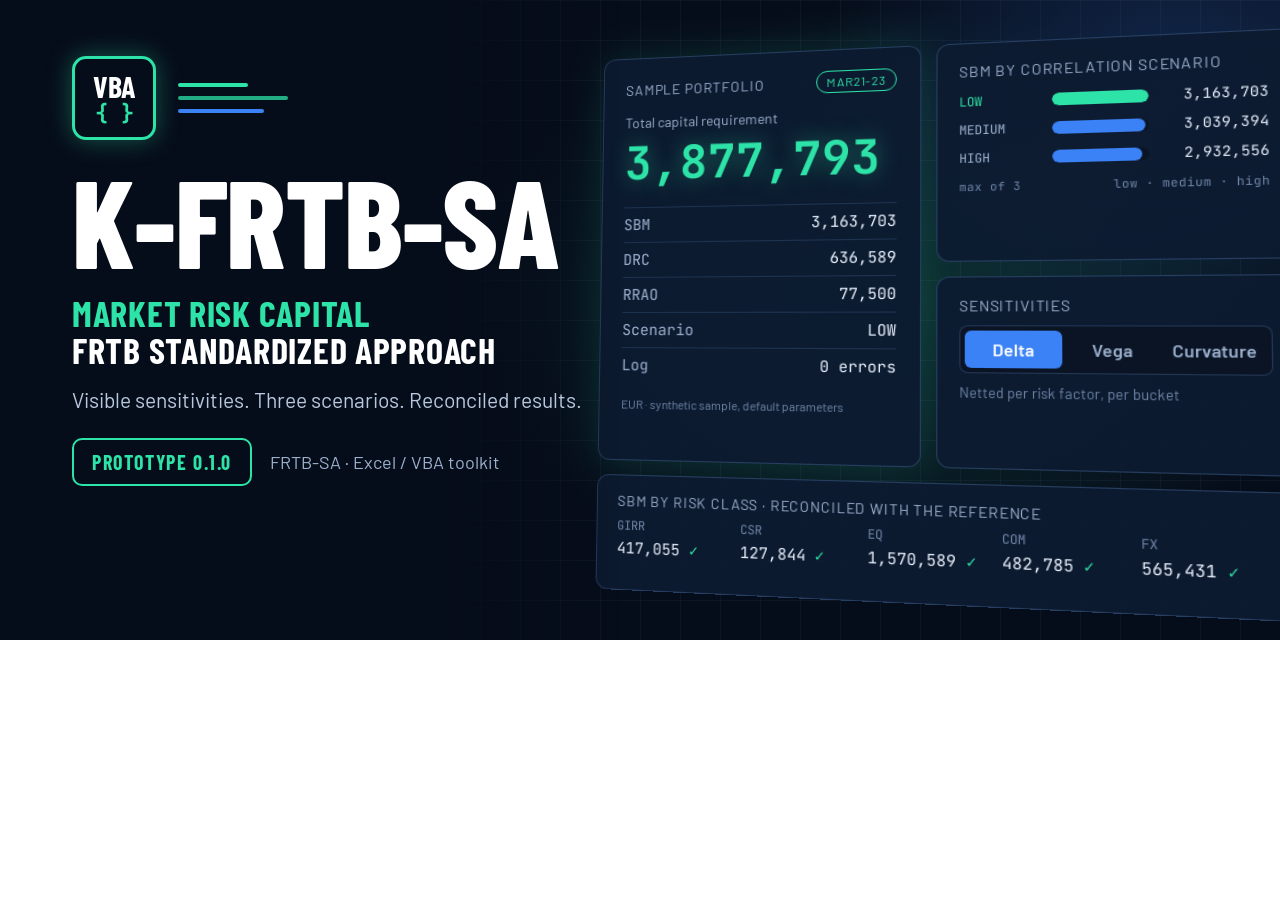
==== docs/assets/FRTB_social_preview.html @ 1f90d132 "feat(prototype): align with VBA-SACCR-Toolkit and correct parameters against BIS text What changed -" ====
<!doctype html>
<html lang="en">
<head>
<meta charset="utf-8">
<title>K-FRTB-SA social preview</title>
<link href="https://fonts.googleapis.com/css2?family=Barlow+Condensed:wght@600;700;800&amp;family=Barlow:wght@400;500;600&amp;family=JetBrains+Mono:wght@400;500;700&amp;display=swap" rel="stylesheet">
<style>body{margin:0}</style>
</head>
<body>
<!-- Figures: synthetic sample portfolio of the workbook, default parameters, reporting currency EUR. -->
<div style="position: relative; width: 1280px; height: 640px; overflow: hidden; background-color: #060D1A; background-image: radial-gradient(ellipse 620px 420px at 900px 300px, rgba(45,227,167,0.16), transparent 70%), radial-gradient(ellipse 520px 380px at 1180px 80px, rgba(59,130,246,0.22), transparent 70%), linear-gradient(rgba(120,170,220,0.06) 1px, transparent 1px), linear-gradient(90deg, rgba(120,170,220,0.06) 1px, transparent 1px); background-size: auto, auto, 40px 40px, 40px 40px; font-family: 'Barlow', sans-serif; color: #EAF2FF">

<div style="position: absolute; left: 600px; top: 56px; width: 640px; height: 530px; transform: perspective(1400px) rotateY(-14deg) rotateX(4deg); transform-origin: left center; display: grid; grid-template-columns: repeat(2, minmax(0, 1fr)); grid-template-rows: auto auto auto; gap: 14px">

<div style="grid-row: span 2; display: flex; flex-direction: column; gap: 14px; padding: 20px 22px; background: rgba(13,27,48,0.92); border: 1px solid rgba(110,160,230,0.28); border-radius: 12px; box-shadow: 0 0 40px rgba(45,227,167,0.14)">
<div style="display: flex; justify-content: space-between; align-items: center; font-size: 14px; color: #9DB1CF; letter-spacing: 0.06em">
<span>SAMPLE PORTFOLIO</span>
<span style="padding: 3px 9px; border: 1px solid #2DE3A7; border-radius: 999px; color: #2DE3A7; font-size: 12px">MAR21-23</span>
</div>
<div style="display: flex; flex-direction: column; gap: 2px">
<span style="font-size: 14px; color: #9DB1CF">Total capital requirement</span>
<span style="font-family: 'JetBrains Mono', monospace; font-size: 46px; font-weight: 700; color: #2DE3A7; text-shadow: 0 0 22px rgba(45,227,167,0.45)">3,877,793</span>
</div>
<div style="display: flex; flex-direction: column; font-family: 'JetBrains Mono', monospace; font-size: 15px">
<div style="display: flex; justify-content: space-between; padding: 7px 0; border-top: 1px solid rgba(110,160,230,0.18)"><span style="color: #9DB1CF">SBM</span><span>3,163,703</span></div>
<div style="display: flex; justify-content: space-between; padding: 7px 0; border-top: 1px solid rgba(110,160,230,0.18)"><span style="color: #9DB1CF">DRC</span><span>636,589</span></div>
<div style="display: flex; justify-content: space-between; padding: 7px 0; border-top: 1px solid rgba(110,160,230,0.18)"><span style="color: #9DB1CF">RRAO</span><span>77,500</span></div>
<div style="display: flex; justify-content: space-between; padding: 7px 0; border-top: 1px solid rgba(110,160,230,0.18)"><span style="color: #9DB1CF">Scenario</span><span>LOW</span></div>
<div style="display: flex; justify-content: space-between; padding: 7px 0; border-top: 1px solid rgba(110,160,230,0.18)"><span style="color: #9DB1CF">Log</span><span>0 errors</span></div>
</div>
<span style="font-size: 12px; color: #6F86A8">EUR · synthetic sample, default parameters</span>
</div>

<div style="display: flex; flex-direction: column; gap: 12px; padding: 18px 20px; background: rgba(13,27,48,0.92); border: 1px solid rgba(110,160,230,0.28); border-radius: 12px">
<span style="font-size: 14px; color: #9DB1CF; letter-spacing: 0.06em">SBM BY CORRELATION SCENARIO</span>
<div style="display: flex; flex-direction: column; gap: 10px; font-family: 'JetBrains Mono', monospace"><div style="display: grid; grid-template-columns: 74px 1fr 92px; align-items: center; gap: 10px"><span style="font-size: 12px; color: #2DE3A7">LOW</span><div style="height: 12px; border-radius: 6px; background: #0A1424; overflow: hidden"><div style="width: 100.0%; height: 100%; border-radius: 6px; background: #2DE3A7"></div></div><span style="text-align: right; font-size: 13px">3,163,703</span></div><div style="display: grid; grid-template-columns: 74px 1fr 92px; align-items: center; gap: 10px"><span style="font-size: 12px; color: #9DB1CF">MEDIUM</span><div style="height: 12px; border-radius: 6px; background: #0A1424; overflow: hidden"><div style="width: 96.1%; height: 100%; border-radius: 6px; background: #3B82F6"></div></div><span style="text-align: right; font-size: 13px">3,039,394</span></div><div style="display: grid; grid-template-columns: 74px 1fr 92px; align-items: center; gap: 10px"><span style="font-size: 12px; color: #9DB1CF">HIGH</span><div style="height: 12px; border-radius: 6px; background: #0A1424; overflow: hidden"><div style="width: 92.7%; height: 100%; border-radius: 6px; background: #3B82F6"></div></div><span style="text-align: right; font-size: 13px">2,932,556</span></div></div>
<div style="display: flex; justify-content: space-between; font-family: 'JetBrains Mono', monospace; font-size: 11px; color: #6F86A8"><span>max of 3</span><span>low · medium · high</span></div>
</div>

<div style="display: flex; flex-direction: column; gap: 10px; padding: 18px 20px; background: rgba(13,27,48,0.92); border: 1px solid rgba(110,160,230,0.28); border-radius: 12px">
<span style="font-size: 14px; color: #9DB1CF; letter-spacing: 0.06em">SENSITIVITIES</span>
<div style="display: flex; padding: 4px; background: #0A1424; border: 1px solid rgba(110,160,230,0.25); border-radius: 8px; font-size: 16px; font-weight: 600">
<span style="flex: 1; text-align: center; padding: 8px 0; border-radius: 6px; background: #3B82F6; color: #FFFFFF">Delta</span>
<span style="flex: 1; text-align: center; padding: 8px 0; color: #9DB1CF">Vega</span>
<span style="flex: 1; text-align: center; padding: 8px 0; color: #9DB1CF">Curvature</span>
</div>
<span style="font-size: 13px; color: #6F86A8">Netted per risk factor, per bucket</span>
</div>

<div style="grid-column: span 2; display: flex; flex-direction: column; gap: 8px; padding: 16px 20px; background: rgba(13,27,48,0.92); border: 1px solid rgba(110,160,230,0.28); border-radius: 12px">
<span style="font-size: 14px; color: #9DB1CF; letter-spacing: 0.06em">SBM BY RISK CLASS · RECONCILED WITH THE REFERENCE</span>
<div style="display: grid; grid-template-columns: repeat(5, minmax(0, 1fr)); gap: 10px; font-family: 'JetBrains Mono', monospace"><div style="display: flex; flex-direction: column; gap: 4px"><span style="font-size: 12px; color: #6F86A8">GIRR</span><span style="font-size: 15px; white-space: nowrap">417,055 <span style="color: #2DE3A7">&#10003;</span></span></div><div style="display: flex; flex-direction: column; gap: 4px"><span style="font-size: 12px; color: #6F86A8">CSR</span><span style="font-size: 15px; white-space: nowrap">127,844 <span style="color: #2DE3A7">&#10003;</span></span></div><div style="display: flex; flex-direction: column; gap: 4px"><span style="font-size: 12px; color: #6F86A8">EQ</span><span style="font-size: 15px; white-space: nowrap">1,570,589 <span style="color: #2DE3A7">&#10003;</span></span></div><div style="display: flex; flex-direction: column; gap: 4px"><span style="font-size: 12px; color: #6F86A8">COM</span><span style="font-size: 15px; white-space: nowrap">482,785 <span style="color: #2DE3A7">&#10003;</span></span></div><div style="display: flex; flex-direction: column; gap: 4px"><span style="font-size: 12px; color: #6F86A8">FX</span><span style="font-size: 15px; white-space: nowrap">565,431 <span style="color: #2DE3A7">&#10003;</span></span></div></div>
</div>
</div>

<div style="position: absolute; left: 0; top: 0; width: 620px; height: 640px; background: linear-gradient(90deg, #060D1A 0%, #060D1A 72%, rgba(6,13,26,0) 100%)"></div>

<div style="position: absolute; left: 72px; top: 56px; width: 540px; display: flex; flex-direction: column; gap: 18px">
<div style="display: flex; align-items: center; gap: 22px">
<div style="width: 84px; height: 84px; box-sizing: border-box; border: 3px solid #2DE3A7; border-radius: 14px; display: flex; flex-direction: column; align-items: center; justify-content: center; gap: 2px; box-shadow: 0 0 24px rgba(45,227,167,0.35)">
<span style="font-family: 'Barlow Condensed', sans-serif; font-weight: 700; font-size: 30px; line-height: 1; color: #FFFFFF">VBA</span>
<span style="font-family: 'JetBrains Mono', monospace; font-weight: 700; font-size: 22px; line-height: 1; color: #2DE3A7">{ }</span>
</div>
<div style="display: flex; flex-direction: column; gap: 9px">
<div style="width: 70px; height: 4px; border-radius: 2px; background: #2DE3A7"></div>
<div style="width: 110px; height: 4px; border-radius: 2px; background: #2DE3A7; opacity: 0.75"></div>
<div style="width: 86px; height: 4px; border-radius: 2px; background: #3B82F6"></div>
</div>
</div>
<h1 style="margin: 6px 0 0 0; font-family: 'Barlow Condensed', sans-serif; font-weight: 800; font-size: 124px; line-height: 0.9; letter-spacing: -0.01em; color: #FFFFFF">K-FRTB-SA</h1>
<div style="font-family: 'Barlow Condensed', sans-serif; font-weight: 700; font-size: 36px; line-height: 1.05; letter-spacing: 0.02em; color: #2DE3A7">MARKET RISK CAPITAL<br><span style="color: #FFFFFF">FRTB STANDARDIZED APPROACH</span></div>
<div style="font-size: 21px; color: #B9C8DE">Visible sensitivities. Three scenarios. Reconciled results.</div>
<div style="display: flex; align-items: center; gap: 18px; margin-top: 8px">
<span style="padding: 10px 18px; border: 2px solid #2DE3A7; border-radius: 10px; font-family: 'Barlow Condensed', sans-serif; font-weight: 700; font-size: 20px; letter-spacing: 0.08em; color: #2DE3A7">PROTOTYPE 0.1.0</span>
<span style="font-size: 18px; color: #9DB1CF">FRTB-SA · Excel / VBA toolkit</span>
</div>
</div>
</div>
</body>
</html>
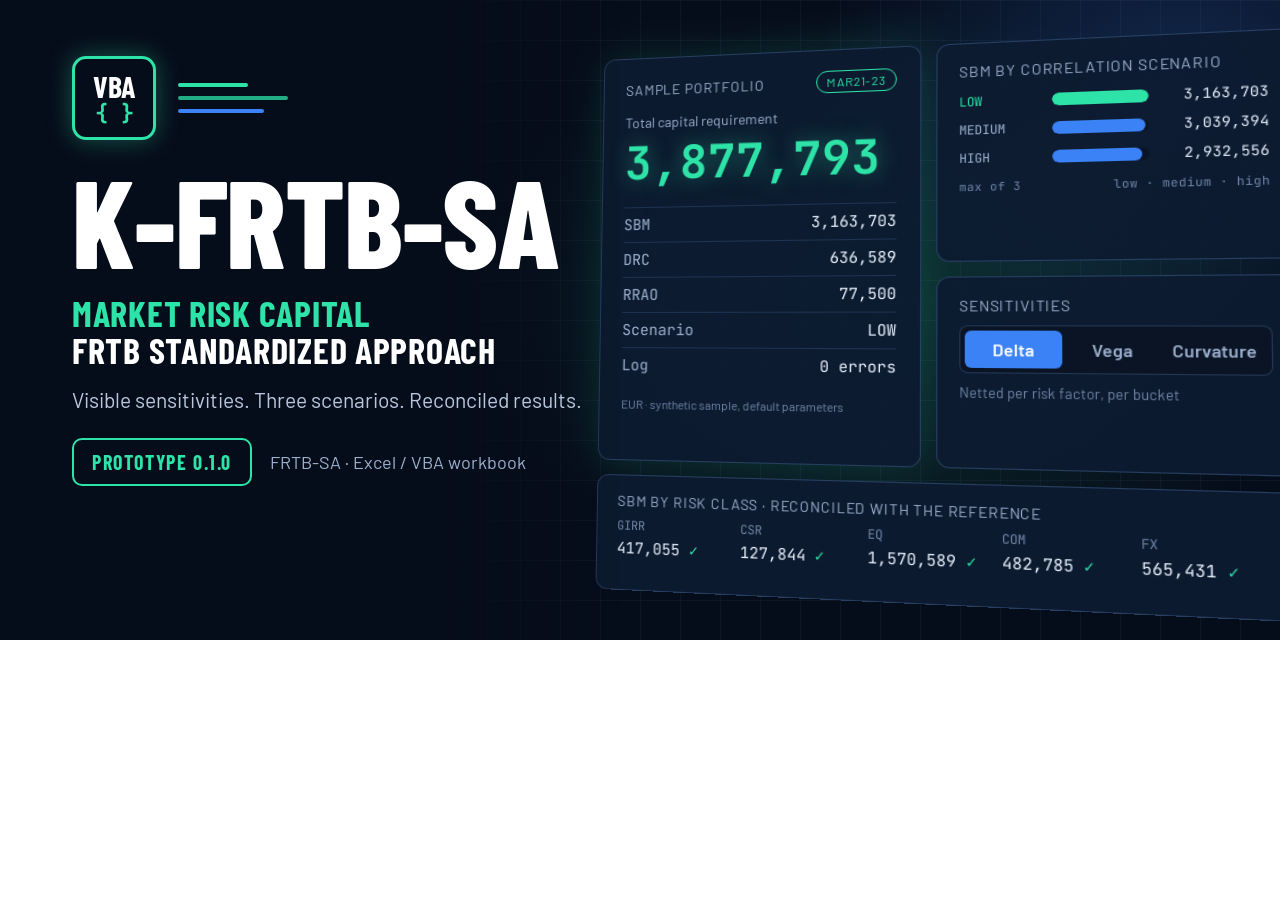
==== commit 4cea92d6: "docs: make the non-Markdown comments describe this repository (#87) A review of the comments in ever" ====
--- a/docs/assets/FRTB_social_preview.html
+++ b/docs/assets/FRTB_social_preview.html
@@ -72,7 +72,7 @@
 <div style="font-size: 21px; color: #B9C8DE">Visible sensitivities. Three scenarios. Reconciled results.</div>
 <div style="display: flex; align-items: center; gap: 18px; margin-top: 8px">
 <span style="padding: 10px 18px; border: 2px solid #2DE3A7; border-radius: 10px; font-family: 'Barlow Condensed', sans-serif; font-weight: 700; font-size: 20px; letter-spacing: 0.08em; color: #2DE3A7">PROTOTYPE 0.1.0</span>
-<span style="font-size: 18px; color: #9DB1CF">FRTB-SA · Excel / VBA toolkit</span>
+<span style="font-size: 18px; color: #9DB1CF">FRTB-SA · Excel / VBA workbook</span>
 </div>
 </div>
 </div>
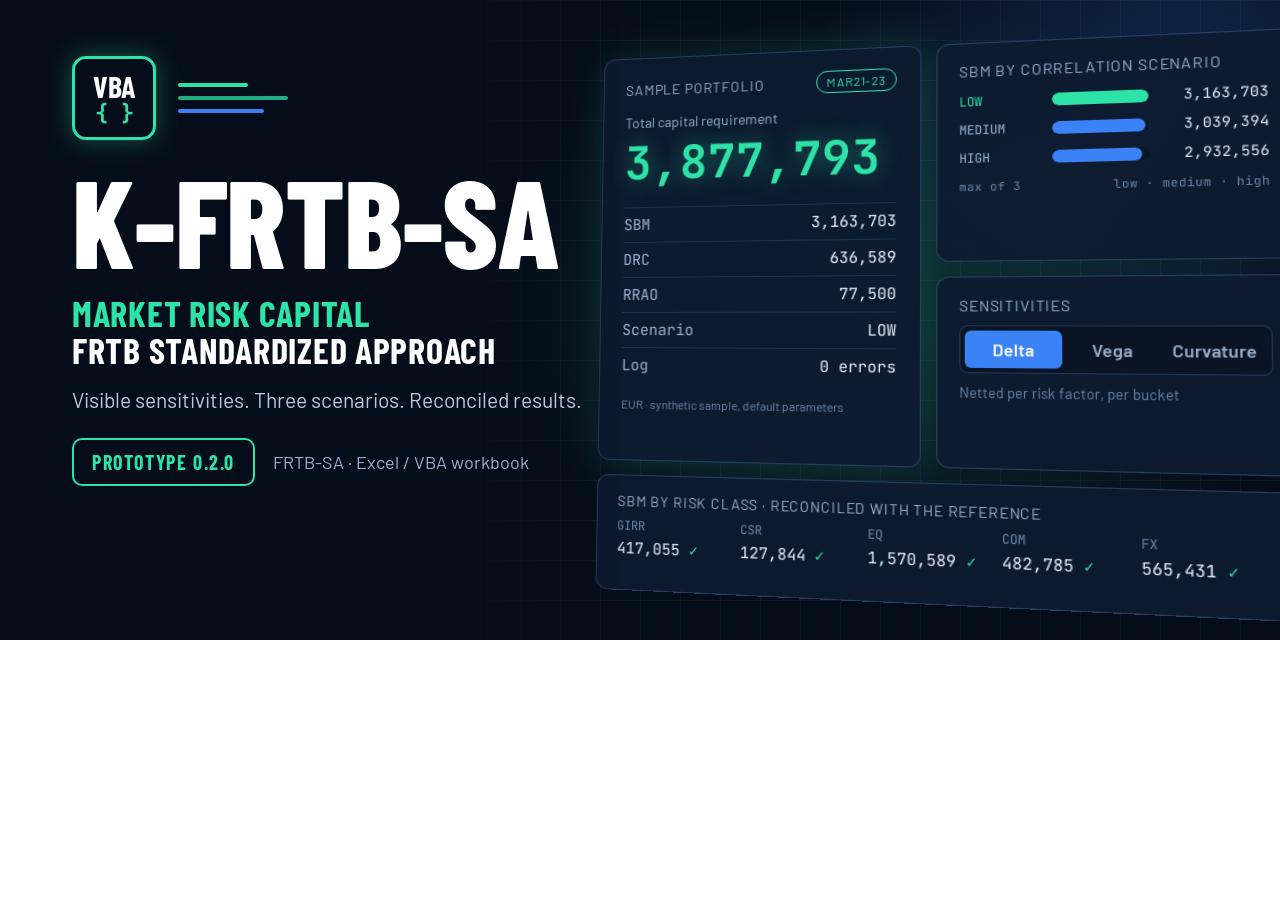
==== commit ebb2cfa1: "docs: show version 0.2.0 in the preview and link the wiki The social preview image still showed the " ====
--- a/docs/assets/FRTB_social_preview.html
+++ b/docs/assets/FRTB_social_preview.html
@@ -71,7 +71,7 @@
 <div style="font-family: 'Barlow Condensed', sans-serif; font-weight: 700; font-size: 36px; line-height: 1.05; letter-spacing: 0.02em; color: #2DE3A7">MARKET RISK CAPITAL<br><span style="color: #FFFFFF">FRTB STANDARDIZED APPROACH</span></div>
 <div style="font-size: 21px; color: #B9C8DE">Visible sensitivities. Three scenarios. Reconciled results.</div>
 <div style="display: flex; align-items: center; gap: 18px; margin-top: 8px">
-<span style="padding: 10px 18px; border: 2px solid #2DE3A7; border-radius: 10px; font-family: 'Barlow Condensed', sans-serif; font-weight: 700; font-size: 20px; letter-spacing: 0.08em; color: #2DE3A7">PROTOTYPE 0.1.0</span>
+<span style="padding: 10px 18px; border: 2px solid #2DE3A7; border-radius: 10px; font-family: 'Barlow Condensed', sans-serif; font-weight: 700; font-size: 20px; letter-spacing: 0.08em; color: #2DE3A7">PROTOTYPE 0.2.0</span>
 <span style="font-size: 18px; color: #9DB1CF">FRTB-SA · Excel / VBA workbook</span>
 </div>
 </div>
